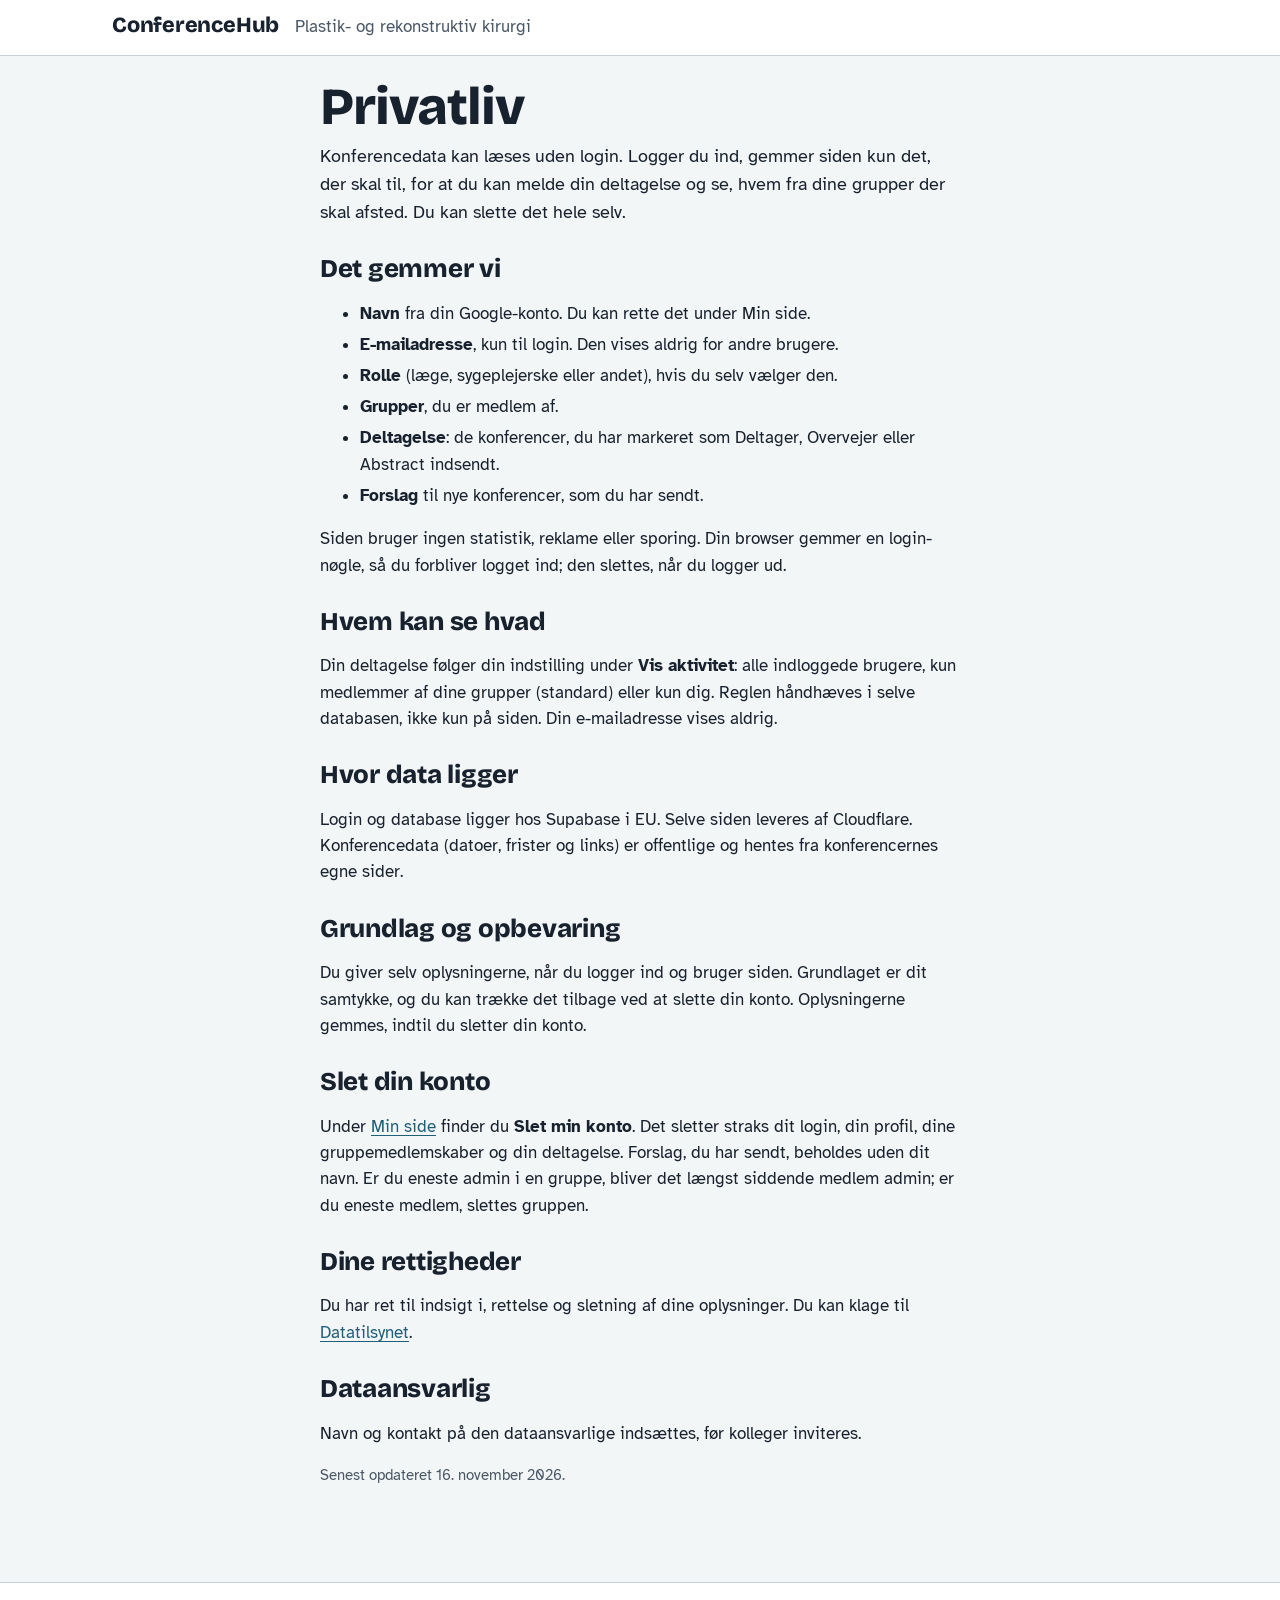
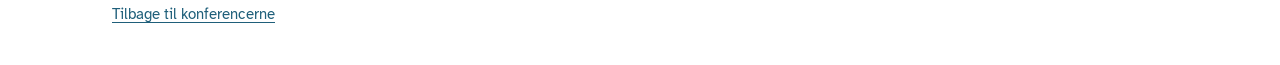
==== site/privatliv.html @ 76b1776a "Privatlivsside og "Slet min konto" (kun på test, venter på uafhængig review) - migration delete_my_a" ====
<!doctype html>
<html lang="da">
<head>
<meta charset="utf-8">
<meta name="viewport" content="width=device-width, initial-scale=1">
<title>Privatliv – ConferenceHub</title>
<meta name="description" content="Hvilke oplysninger ConferenceHub gemmer, hvem der kan se dem, og hvordan du sletter dem.">
<link rel="icon" href="data:,">
<link rel="stylesheet" href="styles.css">
</head>
<body>
<header class="top">
  <div class="wrap top-inner">
    <p class="brand"><a href="./" class="brand-link">ConferenceHub</a></p>
    <p class="scope">Plastik- og rekonstruktiv kirurgi</p>
  </div>
</header>

<main class="wrap prose">
  <h1>Privatliv</h1>
  <p class="lede">Konferencedata kan læses uden login. Logger du ind, gemmer siden kun det, der skal til, for at du kan melde din deltagelse og se, hvem fra dine grupper der skal afsted. Du kan slette det hele selv.</p>

  <h2>Det gemmer vi</h2>
  <ul>
    <li><strong>Navn</strong> fra din Google-konto. Du kan rette det under Min side.</li>
    <li><strong>E-mailadresse</strong>, kun til login. Den vises aldrig for andre brugere.</li>
    <li><strong>Rolle</strong> (læge, sygeplejerske eller andet), hvis du selv vælger den.</li>
    <li><strong>Grupper</strong>, du er medlem af.</li>
    <li><strong>Deltagelse</strong>: de konferencer, du har markeret som Deltager, Overvejer eller Abstract indsendt.</li>
    <li><strong>Forslag</strong> til nye konferencer, som du har sendt.</li>
  </ul>
  <p>Siden bruger ingen statistik, reklame eller sporing. Din browser gemmer en login-nøgle, så du forbliver logget ind; den slettes, når du logger ud.</p>

  <h2>Hvem kan se hvad</h2>
  <p>Din deltagelse følger din indstilling under <strong>Vis aktivitet</strong>: alle indloggede brugere, kun medlemmer af dine grupper (standard) eller kun dig. Reglen håndhæves i selve databasen, ikke kun på siden. Din e-mailadresse vises aldrig.</p>

  <h2>Hvor data ligger</h2>
  <p>Login og database ligger hos Supabase i EU. Selve siden leveres af Cloudflare. Konferencedata (datoer, frister og links) er offentlige og hentes fra konferencernes egne sider.</p>

  <h2>Grundlag og opbevaring</h2>
  <p>Du giver selv oplysningerne, når du logger ind og bruger siden. Grundlaget er dit samtykke, og du kan trække det tilbage ved at slette din konto. Oplysningerne gemmes, indtil du sletter din konto.</p>

  <h2>Slet din konto</h2>
  <p>Under <a href="./#mig">Min side</a> finder du <strong>Slet min konto</strong>. Det sletter straks dit login, din profil, dine gruppemedlemskaber og din deltagelse. Forslag, du har sendt, beholdes uden dit navn. Er du eneste admin i en gruppe, bliver det længst siddende medlem admin; er du eneste medlem, slettes gruppen.</p>

  <h2>Dine rettigheder</h2>
  <p>Du har ret til indsigt i, rettelse og sletning af dine oplysninger. Du kan klage til <a href="https://www.datatilsynet.dk/" rel="noopener">Datatilsynet</a>.</p>

  <h2>Dataansvarlig</h2>
  <p data-todo="dataansvarlig">Navn og kontakt på den dataansvarlige indsættes, før kolleger inviteres.</p>

  <p class="hint">Senest opdateret 16. november 2026.</p>
</main>

<footer class="foot">
  <div class="wrap"><p><a href="./">Tilbage til konferencerne</a></p></div>
</footer>
</body>
</html>
---- site/styles.css ----
@font-face { font-family: "Bricolage"; src: url(fonts/bricolage-grotesque-latin-600-normal.woff2) format("woff2"); font-weight: 600; font-display: swap; }
@font-face { font-family: "Bricolage"; src: url(fonts/bricolage-grotesque-latin-800-normal.woff2) format("woff2"); font-weight: 800; font-display: swap; }
@font-face { font-family: "Atkinson"; src: url(fonts/atkinson-hyperlegible-latin-400-normal.woff2) format("woff2"); font-weight: 400; font-display: swap; }
@font-face { font-family: "Atkinson"; src: url(fonts/atkinson-hyperlegible-latin-700-normal.woff2) format("woff2"); font-weight: 700; font-display: swap; }

:root {
  --paper: #f3f6f7;      /* klinisk kølig hvid */
  --sheet: #ffffff;
  --ink: #18222e;        /* blå-sort */
  --ink-soft: #4a5866;
  --rule: #c7d1d8;
  --marker: #5b2a91;     /* hudmarkør, gentianaviolet */
  --marker-tint: #efe8f7;
  --drape: #1f5f7a;      /* afdækningsblå, links */
  --urgent: #9a3d12;     /* frist snart */
  --display: "Bricolage", "Arial Narrow", system-ui, sans-serif;
  --body: "Atkinson", system-ui, -apple-system, "Segoe UI", sans-serif;
  color-scheme: light;
}

* { box-sizing: border-box; }
html { -webkit-text-size-adjust: 100%; }
body { margin: 0; background: var(--paper); color: var(--ink); font: 400 1.0625rem/1.55 var(--body); }
.wrap { max-width: 68rem; margin: 0 auto; padding: 0 1rem; }
a { color: var(--drape); text-underline-offset: .18em; }
:focus-visible { outline: 3px solid var(--marker); outline-offset: 2px; border-radius: 2px; }
.skip { position: absolute; left: -999px; top: .5rem; background: var(--sheet); padding: .5rem .75rem; z-index: 10; }
.skip:focus { left: .5rem; }

.top { border-bottom: 1px solid var(--rule); background: var(--sheet); }
.top-inner { display: flex; align-items: baseline; gap: 1rem; flex-wrap: wrap; padding-top: .9rem; padding-bottom: .9rem; }
.brand { margin: 0; font: 800 1.35rem/1 var(--display); letter-spacing: -.01em; }
.scope { margin: 0; color: var(--ink-soft); }

/* ---------- tavlen ---------- */
.board { padding-top: 2.25rem; padding-bottom: 1.5rem; }
h1 { font: 800 clamp(2rem, 5vw, 3.25rem)/1.05 var(--display); letter-spacing: -.02em; margin: 0 0 .5rem; }
.lede { margin: 0 0 1.5rem; max-width: 46rem; font-size: 1.125rem; }
.lede strong { color: var(--urgent); }

.strip-scroll { overflow-x: auto; background: var(--sheet); border: 1px solid var(--rule); border-radius: 6px; }
.strip { position: relative; min-width: 56rem; padding: 0 0 1.6rem; }
.months { display: grid; grid-template-columns: repeat(12, 1fr); border-bottom: 1px solid var(--rule); }
.months span { padding: .5rem .5rem .4rem; font-size: .875rem; color: var(--ink-soft); border-left: 1px solid var(--rule); }
.months span:first-child { border-left: 0; }
.months .jan { color: var(--ink); font-weight: 700; }
.lanes { position: relative; margin-top: .6rem; }
.bar { position: absolute; height: 1.9rem; display: flex; align-items: center; padding: 0 .45rem; min-width: .5rem;
  background: var(--marker-tint); border-left: 3px solid var(--marker); color: var(--ink); font-size: .8125rem; font-weight: 700;
  white-space: nowrap; text-decoration: none; border-radius: 0 3px 3px 0; }
.bar:hover { background: #e3d6f2; }
.bar.done { background: #e9edf0; border-left-color: #8796a3; color: var(--ink-soft); font-weight: 400; }
.today { position: absolute; top: 2.4rem; bottom: 0; width: 0; border-left: 2px dashed var(--marker); pointer-events: none; }
.today span { position: absolute; bottom: .1rem; left: .35rem; white-space: nowrap; font-size: .75rem; font-weight: 700; color: var(--marker); background: var(--sheet); padding: 0 .2rem; }
.tick { position: absolute; width: 0; height: .55rem; border-left: 2px dashed var(--urgent); }

/* ---------- værktøjer ---------- */
.tools { display: flex; flex-wrap: wrap; gap: .75rem 1.5rem; align-items: end; justify-content: space-between;
  padding: 1rem 0 .5rem; border-bottom: 1px solid var(--rule); position: sticky; top: 0; background: var(--paper); z-index: 2; }
.chips { display: flex; flex-wrap: wrap; gap: .4rem; }
.chips button { font: inherit; font-size: .9375rem; min-height: 2.25rem; padding: .25rem .8rem; border-radius: 999px;
  border: 1px solid #8796a3; background: var(--sheet); color: var(--ink); cursor: pointer; }
.chips button[aria-pressed="true"] { background: var(--marker); border-color: var(--marker); color: #fff; }
.search { display: grid; gap: .2rem; font-size: .875rem; color: var(--ink-soft); }
.search input { font: inherit; font-size: 1rem; min-height: 2.5rem; width: min(20rem, 80vw); padding: .3rem .6rem;
  border: 1px solid #7c8b98; border-radius: 4px; background: var(--sheet); color: var(--ink); }

/* ---------- lister ---------- */
h2 { font: 800 1.6rem/1.15 var(--display); margin: 2rem 0 .15rem; letter-spacing: -.01em; }
.count { font: 400 1rem var(--body); color: var(--ink-soft); }
.section-note { margin: 0 0 .5rem; color: var(--ink-soft); }
.rows { list-style: none; margin: 0; padding: 0; }
.row { border-bottom: 1px solid var(--rule); }
.row details > summary { list-style: none; cursor: pointer; display: grid; grid-template-columns: 9.5rem 1fr auto; gap: .25rem 1.25rem;
  padding: .9rem .25rem; align-items: start; }
.row details > summary::-webkit-details-marker { display: none; }
.row details > summary:hover { background: var(--sheet); }
.when { font: 600 1rem/1.3 var(--display); }
.when small { display: block; font: 400 .875rem var(--body); color: var(--ink-soft); }
.what h3 { margin: 0; font: 700 1.0625rem/1.35 var(--body); }
.what p { margin: .1rem 0 0; color: var(--ink-soft); font-size: .9375rem; }
.next { text-align: right; font-size: .9375rem; max-width: 14rem; }
.next .soon { color: var(--urgent); font-weight: 700; }
.next .none { color: var(--ink-soft); }
.chev { display: inline-block; margin-left: .35rem; transition: transform .15s; }
details[open] .chev { transform: rotate(90deg); }

.detail { padding: .25rem .25rem 1.25rem 10.75rem; }
.detail dl { display: grid; grid-template-columns: 11rem 1fr; gap: .3rem 1rem; margin: 0 0 1rem; }
.detail dt { color: var(--ink-soft); }
.detail dd { margin: 0; }
.detail .expired { text-decoration: line-through; color: var(--ink-soft); }
.detail .actions { display: flex; flex-wrap: wrap; gap: .6rem 1.25rem; align-items: center; }
.btn { font: inherit; font-weight: 700; min-height: 2.5rem; padding: .35rem .95rem; border-radius: 4px; cursor: pointer;
  border: 2px solid var(--marker); background: var(--sheet); color: var(--marker); }
.btn:hover { background: var(--marker-tint); }
.source { font-size: .875rem; color: var(--ink-soft); margin: .75rem 0 0; }
.src { font-size: .8125rem; margin-left: .35rem; color: var(--ink-soft); }

.past > summary { cursor: pointer; list-style: none; }
.past > summary::-webkit-details-marker { display: none; }
.past > summary h2 { display: inline-block; }
.past > summary h2::after { content: "  vis"; font: 400 1rem var(--body); color: var(--drape); text-decoration: underline; }
.past[open] > summary h2::after { content: "  skjul"; }
.empty { padding: 1.5rem 0; color: var(--ink-soft); }

.foot { margin-top: 3rem; border-top: 1px solid var(--rule); background: var(--sheet); color: var(--ink-soft); font-size: .9375rem; }
.foot .wrap { padding-top: 1.25rem; padding-bottom: 2rem; }
.foot p { margin: 0 0 .4rem; max-width: 46rem; }

@media (max-width: 720px) {
  .row details > summary { grid-template-columns: 1fr; }
  .next { text-align: left; max-width: none; }
  .detail { padding-left: .25rem; }
  .detail dl { grid-template-columns: 1fr; }
  .detail dt { margin-top: .4rem; }
  .tools { position: static; }
}
@media (prefers-reduced-motion: reduce) { .chev { transition: none; } }

/* ---------- beta: konto, login, deltagelse, Min side ---------- */
.account { margin-left: auto; display: flex; gap: .9rem; align-items: center; }
.account a { font-weight: 700; }
.linklike { font: inherit; background: none; border: 0; padding: 0; color: var(--drape); text-decoration: underline; text-underline-offset: .18em; cursor: pointer; min-height: 1.5rem; }
.btn.solid { background: var(--marker); color: #fff; }
.btn.solid:hover { background: #4a2178; }
.btn.danger { color: #9b1c1c; border-color: #9b1c1c; }
.btn.danger:hover { background: #fbeaea; }
.prose { max-width: 42rem; padding-top: 1.5rem; padding-bottom: 2rem; }
.prose h2 { margin-top: 1.75rem; }
.prose li { margin: .3rem 0; }
.brand-link { color: inherit; text-decoration: none; }
.hint { color: var(--ink-soft); font-size: .9375rem; }
.error { color: #9b1c1c; font-weight: 700; margin: .25rem 0 0; min-height: 1em; }
.crowd { display: block; color: var(--marker); font-weight: 700; font-size: .875rem; }
.mine { margin: 0 0 1rem; }
.choice { display: flex; flex-wrap: wrap; gap: .4rem; align-items: center; }
.choice button[data-att]:not(.linklike) { font: inherit; font-size: .9375rem; min-height: 2.5rem; padding: .3rem .85rem; border-radius: 4px;
  border: 1px solid #8796a3; background: var(--sheet); color: var(--ink); cursor: pointer; }
.choice button[data-att][aria-pressed="true"] { background: var(--marker); border-color: var(--marker); color: #fff; font-weight: 700; }
.who { margin: .5rem 0 0; }

dialog { border: 1px solid var(--rule); border-radius: 8px; padding: 1.5rem; max-width: min(28rem, calc(100vw - 2rem)); color: var(--ink); background: var(--sheet); }
dialog::backdrop { background: rgb(24 34 46 / .45); }
dialog h2 { margin-top: 0; }
.dlg-close { position: absolute; top: .5rem; right: .5rem; }
.dlg-close button { font-size: 1.5rem; line-height: 1; width: 2.5rem; height: 2.5rem; border: 0; background: none; cursor: pointer; color: var(--ink-soft); }
#login-email { margin-top: 1.25rem; }
.inline { display: flex; gap: .5rem; flex-wrap: wrap; }
.inline input { flex: 1 1 12rem; }
input:not([type=radio]), select, textarea { font: inherit; font-size: 1rem; min-height: 2.5rem; padding: .35rem .6rem; border: 1px solid #7c8b98; border-radius: 4px; background: var(--sheet); color: var(--ink); width: 100%; }
label { display: block; margin: .6rem 0 .25rem; font-weight: 700; font-size: .9375rem; }
label.radio { display: flex; gap: .6rem; align-items: flex-start; font-weight: 400; margin: .5rem 0; }
label.radio input { margin-top: .3rem; width: 1.1rem; height: 1.1rem; accent-color: var(--marker); }

.me { padding-top: 2rem; }
.me-head { display: flex; justify-content: space-between; align-items: baseline; }
.me-head h2 { margin-top: 0; }
.me-grid { display: grid; grid-template-columns: repeat(auto-fit, minmax(19rem, 1fr)); gap: 1rem; }
.panel { background: var(--sheet); border: 1px solid var(--rule); border-radius: 6px; padding: 1rem 1.1rem 1.25rem; margin: 0; min-width: 0; }
.panel h3 { margin: 0 0 .4rem; font: 800 1.15rem/1.2 var(--display); }
fieldset.panel legend { padding: 0; float: left; width: 100%; }
fieldset.panel legend + * { clear: both; }
.panel .btn { margin-top: .9rem; }
.plain { list-style: none; padding: 0; margin: 0 0 .5rem; }
.plain li { padding: .5rem 0; border-bottom: 1px solid var(--rule); overflow-wrap: anywhere; }
.plain code { font-size: .8125rem; }
.inline-form { margin-top: .5rem; }

.toast { position: fixed; left: 50%; bottom: 1rem; transform: translateX(-50%) translateY(150%); background: var(--ink); color: #fff;
  padding: .7rem 1rem; border-radius: 6px; max-width: calc(100vw - 2rem); transition: transform .2s; z-index: 20; }
.toast.show { transform: translateX(-50%) translateY(0); }
@media (prefers-reduced-motion: reduce) { .toast { transition: none; } }
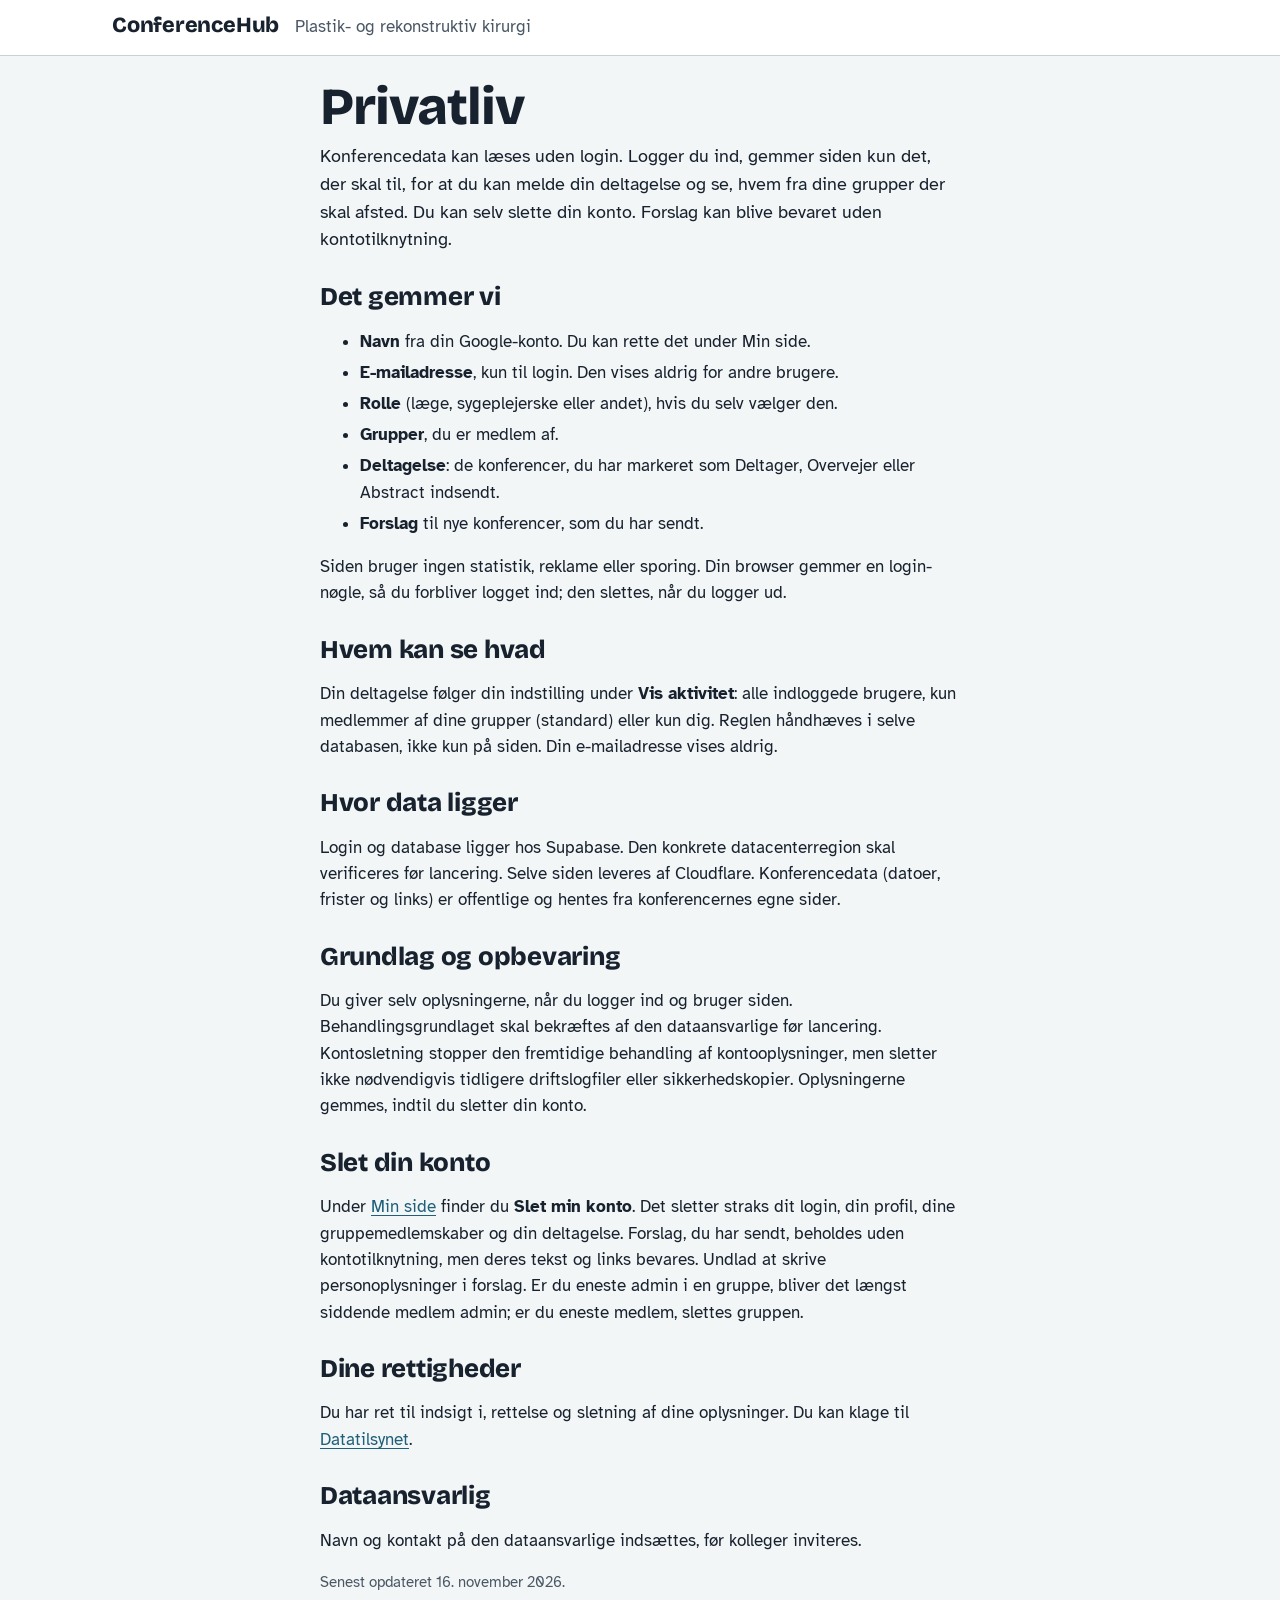
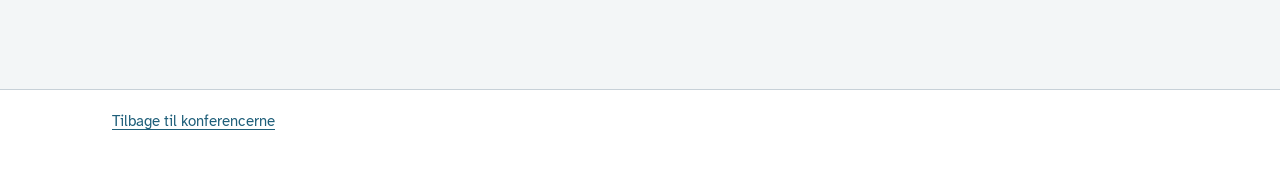
==== commit 8c7f2ade: "Clarify account deletion and data retention privacy text" ====
--- a/site/privatliv.html
+++ b/site/privatliv.html
@@ -18,7 +18,7 @@
 
 <main class="wrap prose">
   <h1>Privatliv</h1>
-  <p class="lede">Konferencedata kan læses uden login. Logger du ind, gemmer siden kun det, der skal til, for at du kan melde din deltagelse og se, hvem fra dine grupper der skal afsted. Du kan slette det hele selv.</p>
+  <p class="lede">Konferencedata kan læses uden login. Logger du ind, gemmer siden kun det, der skal til, for at du kan melde din deltagelse og se, hvem fra dine grupper der skal afsted. Du kan selv slette din konto. Forslag kan blive bevaret uden kontotilknytning.</p>
 
   <h2>Det gemmer vi</h2>
   <ul>
@@ -35,13 +35,13 @@
   <p>Din deltagelse følger din indstilling under <strong>Vis aktivitet</strong>: alle indloggede brugere, kun medlemmer af dine grupper (standard) eller kun dig. Reglen håndhæves i selve databasen, ikke kun på siden. Din e-mailadresse vises aldrig.</p>
 
   <h2>Hvor data ligger</h2>
-  <p>Login og database ligger hos Supabase i EU. Selve siden leveres af Cloudflare. Konferencedata (datoer, frister og links) er offentlige og hentes fra konferencernes egne sider.</p>
+  <p>Login og database ligger hos Supabase. Den konkrete datacenterregion skal verificeres før lancering. Selve siden leveres af Cloudflare. Konferencedata (datoer, frister og links) er offentlige og hentes fra konferencernes egne sider.</p>
 
   <h2>Grundlag og opbevaring</h2>
-  <p>Du giver selv oplysningerne, når du logger ind og bruger siden. Grundlaget er dit samtykke, og du kan trække det tilbage ved at slette din konto. Oplysningerne gemmes, indtil du sletter din konto.</p>
+  <p>Du giver selv oplysningerne, når du logger ind og bruger siden. Behandlingsgrundlaget skal bekræftes af den dataansvarlige før lancering. Kontosletning stopper den fremtidige behandling af kontooplysninger, men sletter ikke nødvendigvis tidligere driftslogfiler eller sikkerhedskopier. Oplysningerne gemmes, indtil du sletter din konto.</p>
 
   <h2>Slet din konto</h2>
-  <p>Under <a href="./#mig">Min side</a> finder du <strong>Slet min konto</strong>. Det sletter straks dit login, din profil, dine gruppemedlemskaber og din deltagelse. Forslag, du har sendt, beholdes uden dit navn. Er du eneste admin i en gruppe, bliver det længst siddende medlem admin; er du eneste medlem, slettes gruppen.</p>
+  <p>Under <a href="./#mig">Min side</a> finder du <strong>Slet min konto</strong>. Det sletter straks dit login, din profil, dine gruppemedlemskaber og din deltagelse. Forslag, du har sendt, beholdes uden kontotilknytning, men deres tekst og links bevares. Undlad at skrive personoplysninger i forslag. Er du eneste admin i en gruppe, bliver det længst siddende medlem admin; er du eneste medlem, slettes gruppen.</p>
 
   <h2>Dine rettigheder</h2>
   <p>Du har ret til indsigt i, rettelse og sletning af dine oplysninger. Du kan klage til <a href="https://www.datatilsynet.dk/" rel="noopener">Datatilsynet</a>.</p>
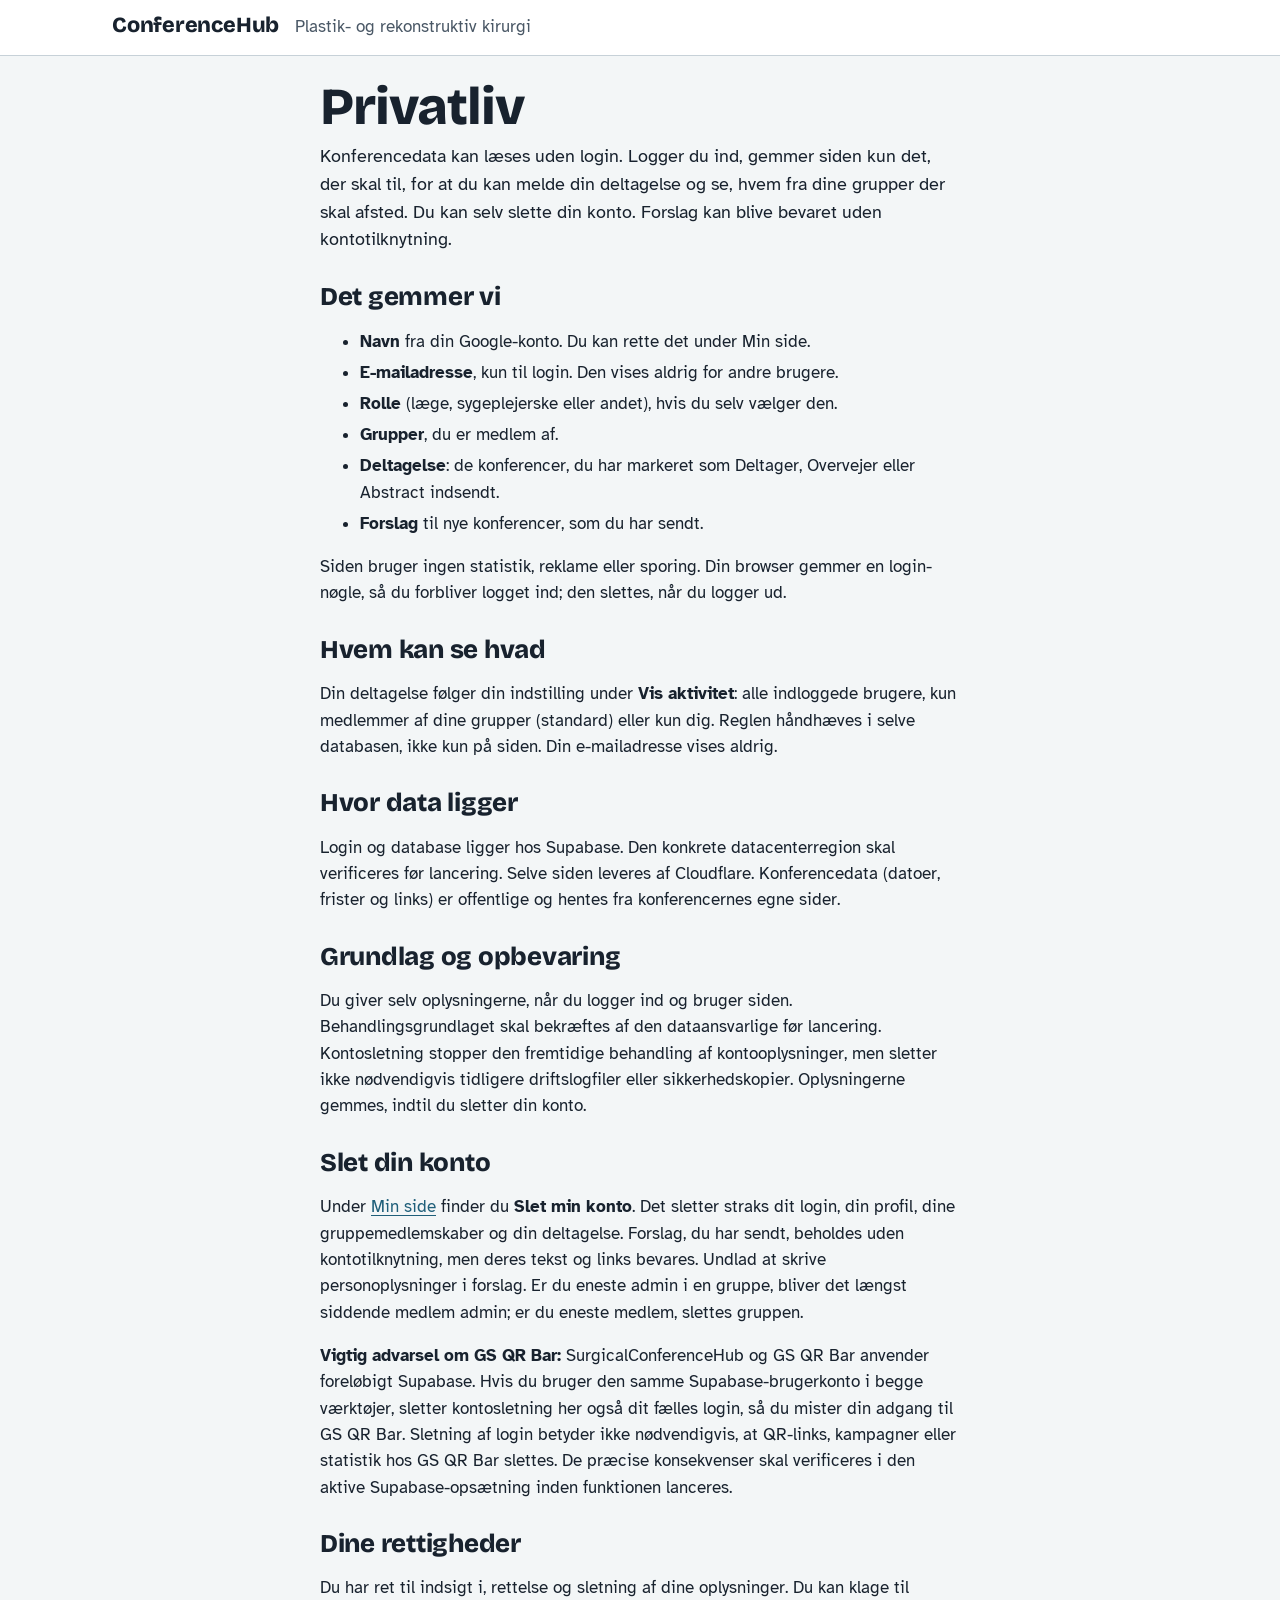
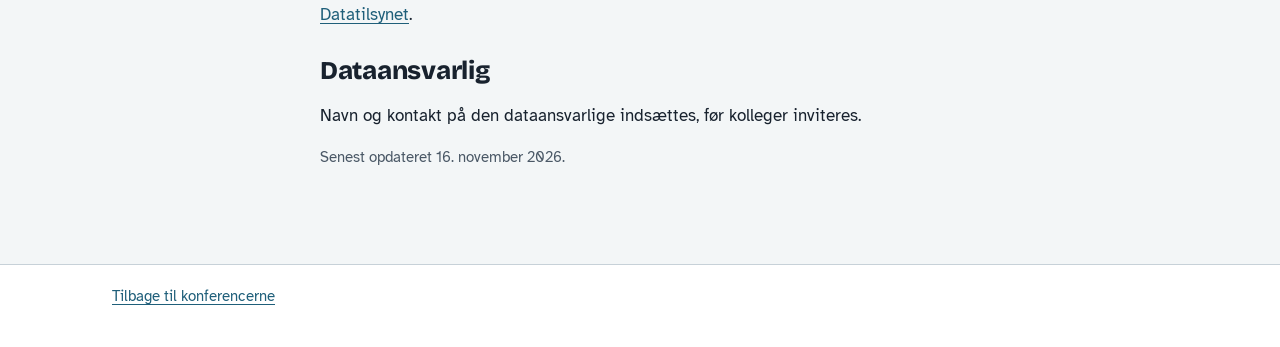
==== commit 4a3e6fc9: "Explain cross-tool deletion consequences on privacy page" ====
--- a/site/privatliv.html
+++ b/site/privatliv.html
@@ -43,6 +43,8 @@
   <h2>Slet din konto</h2>
   <p>Under <a href="./#mig">Min side</a> finder du <strong>Slet min konto</strong>. Det sletter straks dit login, din profil, dine gruppemedlemskaber og din deltagelse. Forslag, du har sendt, beholdes uden kontotilknytning, men deres tekst og links bevares. Undlad at skrive personoplysninger i forslag. Er du eneste admin i en gruppe, bliver det længst siddende medlem admin; er du eneste medlem, slettes gruppen.</p>
 
+  <p><strong>Vigtig advarsel om GS QR Bar:</strong> SurgicalConferenceHub og GS QR Bar anvender foreløbigt Supabase. Hvis du bruger den samme Supabase-brugerkonto i begge værktøjer, sletter kontosletning her også dit fælles login, så du mister din adgang til GS QR Bar. Sletning af login betyder ikke nødvendigvis, at QR-links, kampagner eller statistik hos GS QR Bar slettes. De præcise konsekvenser skal verificeres i den aktive Supabase-opsætning inden funktionen lanceres.</p>
+
   <h2>Dine rettigheder</h2>
   <p>Du har ret til indsigt i, rettelse og sletning af dine oplysninger. Du kan klage til <a href="https://www.datatilsynet.dk/" rel="noopener">Datatilsynet</a>.</p>
 
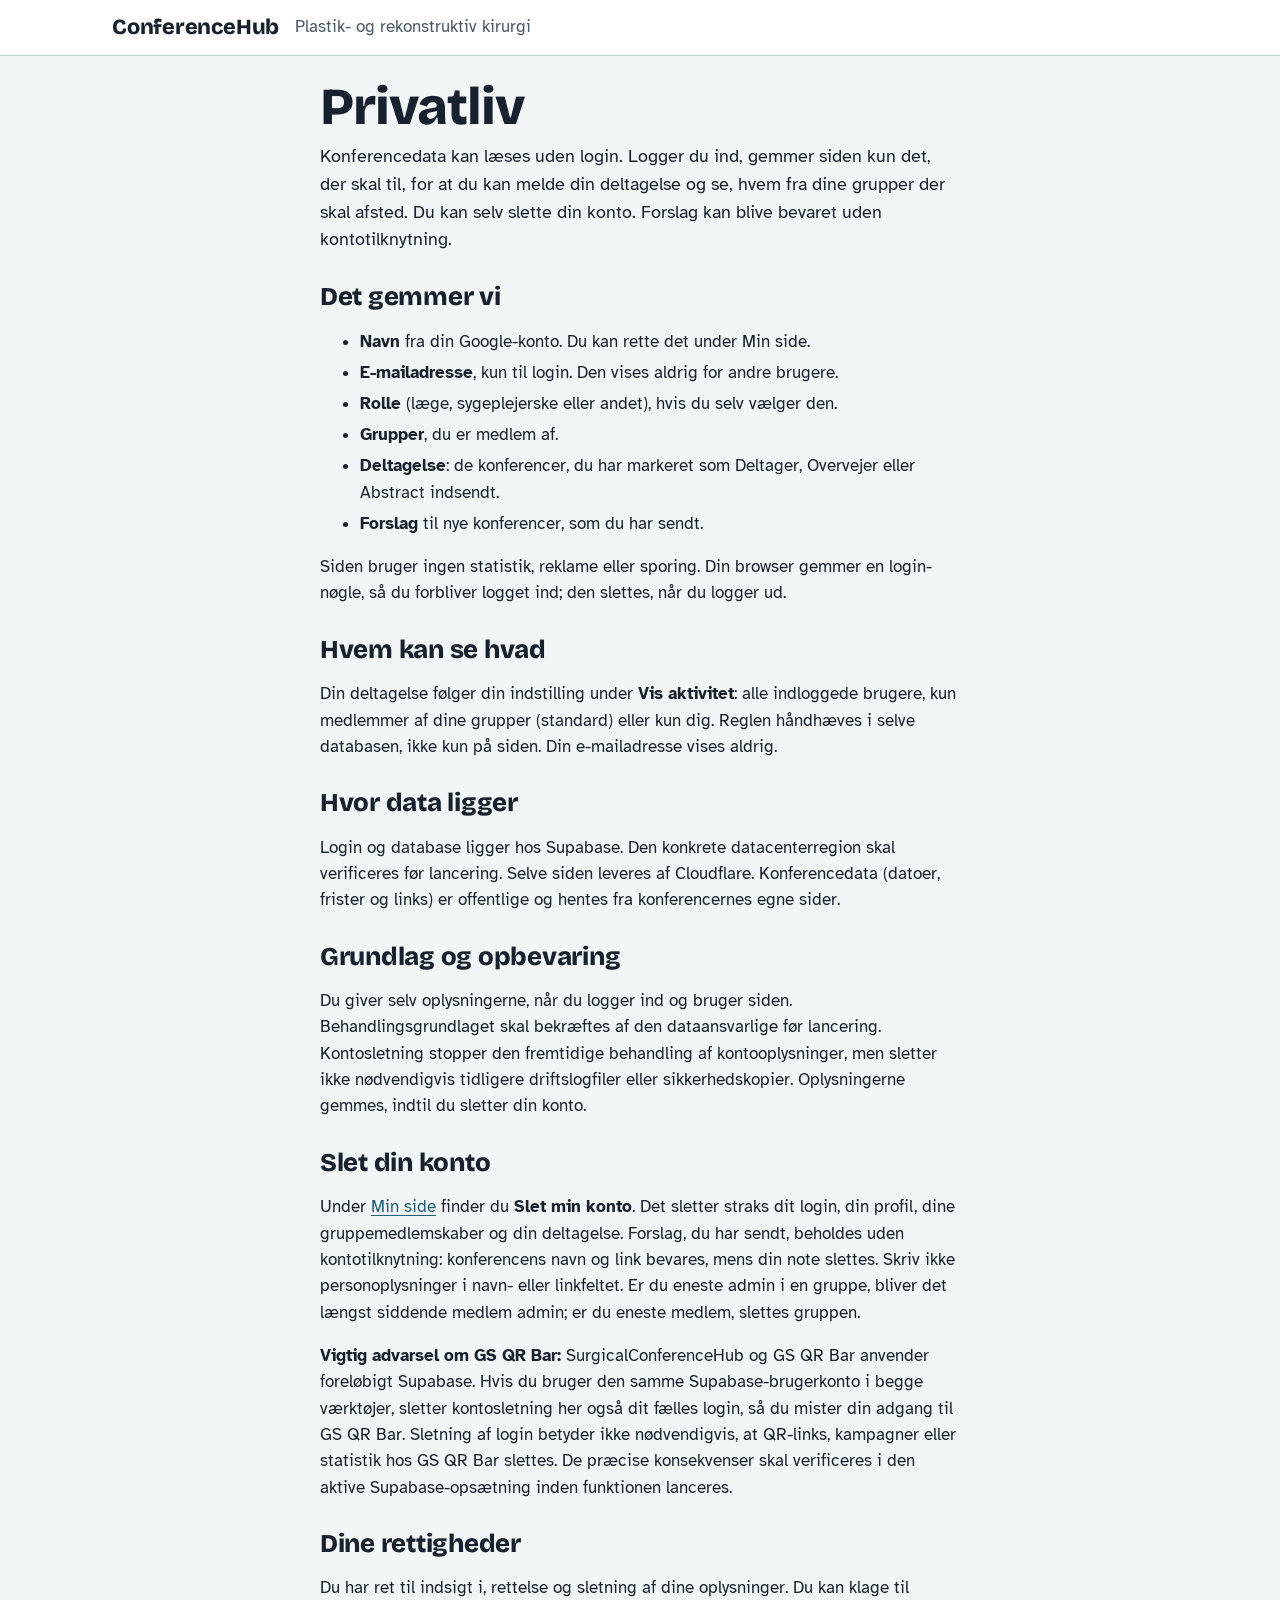
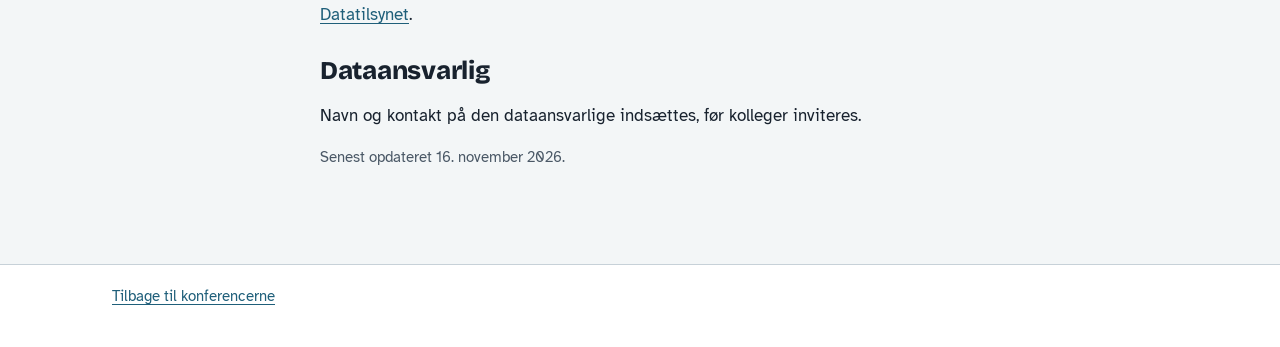
==== commit d1060f37: "Konto-sletning: slet forslagsnoter, flere databasetests, præcis logud-besked Svar på review i issue " ====
--- a/site/privatliv.html
+++ b/site/privatliv.html
@@ -41,7 +41,7 @@
   <p>Du giver selv oplysningerne, når du logger ind og bruger siden. Behandlingsgrundlaget skal bekræftes af den dataansvarlige før lancering. Kontosletning stopper den fremtidige behandling af kontooplysninger, men sletter ikke nødvendigvis tidligere driftslogfiler eller sikkerhedskopier. Oplysningerne gemmes, indtil du sletter din konto.</p>
 
   <h2>Slet din konto</h2>
-  <p>Under <a href="./#mig">Min side</a> finder du <strong>Slet min konto</strong>. Det sletter straks dit login, din profil, dine gruppemedlemskaber og din deltagelse. Forslag, du har sendt, beholdes uden kontotilknytning, men deres tekst og links bevares. Undlad at skrive personoplysninger i forslag. Er du eneste admin i en gruppe, bliver det længst siddende medlem admin; er du eneste medlem, slettes gruppen.</p>
+  <p>Under <a href="./#mig">Min side</a> finder du <strong>Slet min konto</strong>. Det sletter straks dit login, din profil, dine gruppemedlemskaber og din deltagelse. Forslag, du har sendt, beholdes uden kontotilknytning: konferencens navn og link bevares, mens din note slettes. Skriv ikke personoplysninger i navn- eller linkfeltet. Er du eneste admin i en gruppe, bliver det længst siddende medlem admin; er du eneste medlem, slettes gruppen.</p>
 
   <p><strong>Vigtig advarsel om GS QR Bar:</strong> SurgicalConferenceHub og GS QR Bar anvender foreløbigt Supabase. Hvis du bruger den samme Supabase-brugerkonto i begge værktøjer, sletter kontosletning her også dit fælles login, så du mister din adgang til GS QR Bar. Sletning af login betyder ikke nødvendigvis, at QR-links, kampagner eller statistik hos GS QR Bar slettes. De præcise konsekvenser skal verificeres i den aktive Supabase-opsætning inden funktionen lanceres.</p>
 
--- a/site/styles.css
+++ b/site/styles.css
@@ -29,7 +29,8 @@
 
 .top { border-bottom: 1px solid var(--rule); background: var(--sheet); }
 .top-inner { display: flex; align-items: baseline; gap: 1rem; flex-wrap: wrap; padding-top: .9rem; padding-bottom: .9rem; }
-.brand { margin: 0; font: 800 1.35rem/1 var(--display); letter-spacing: -.01em; }
+.brand { margin: 0; font: 800 1.35rem/1 var(--display); letter-spacing: -.01em; display: inline-flex; align-items: center; gap: .6rem; align-self: center; }
+.brand img { display: block; width: 36px; height: 36px; flex: none; }
 .scope { margin: 0; color: var(--ink-soft); }
 
 /* ---------- tavlen ---------- */
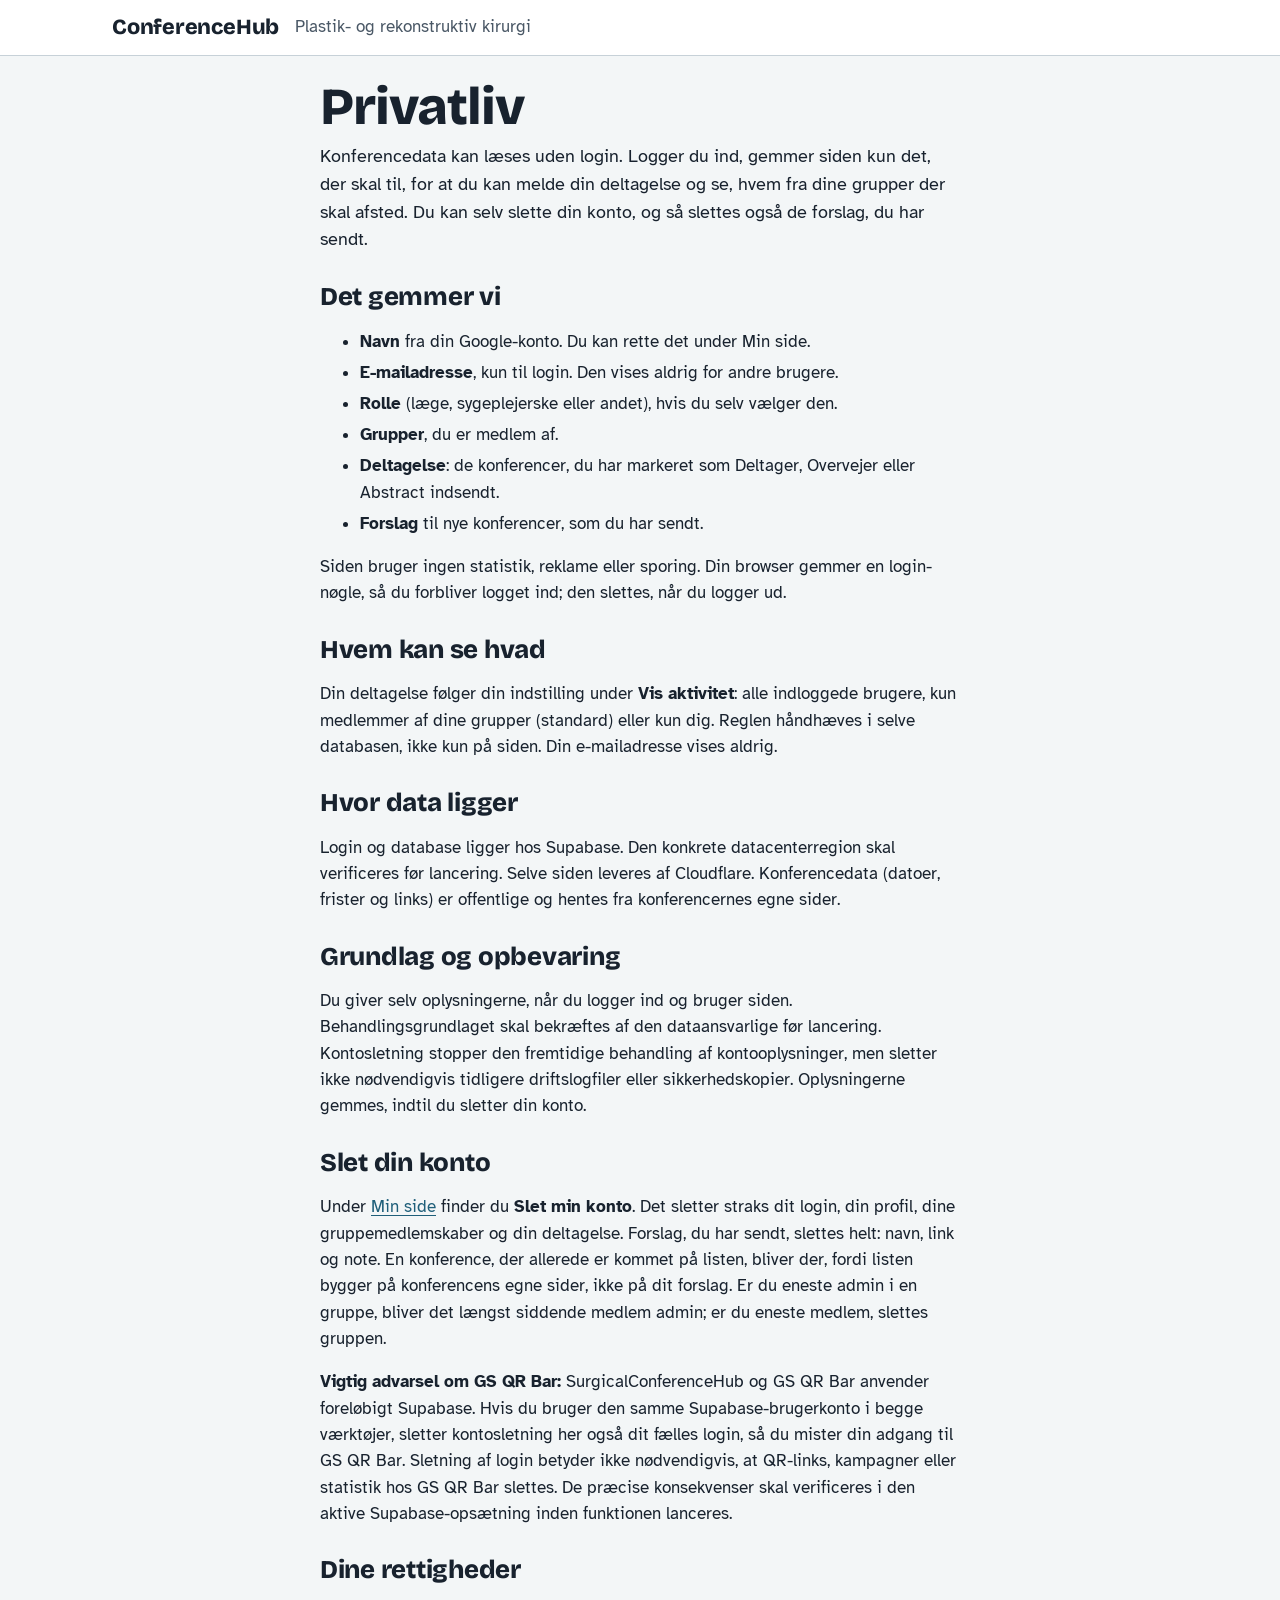
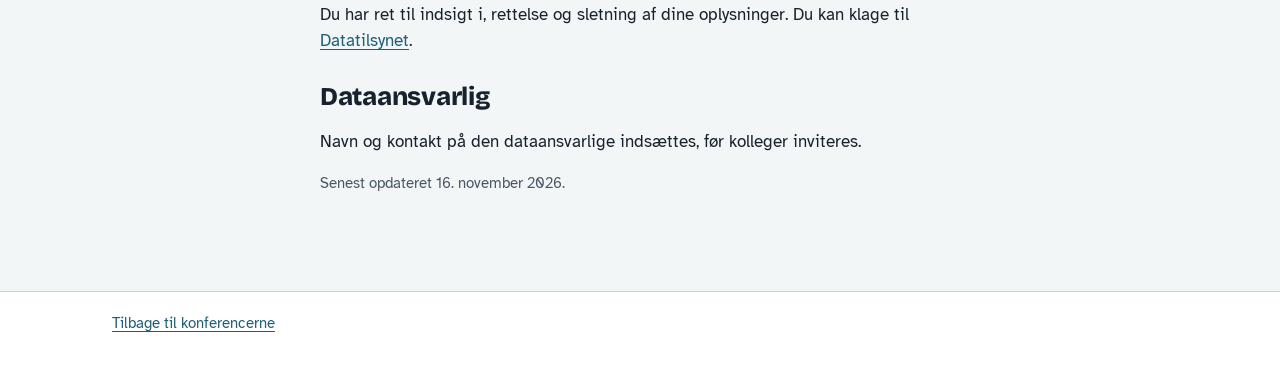
==== commit 36c9bb1c: "Konto-sletning: slet brugerens forslag helt i stedet for kun noten Review 18. nov. (issue #1): navn " ====
--- a/site/privatliv.html
+++ b/site/privatliv.html
@@ -18,7 +18,7 @@
 
 <main class="wrap prose">
   <h1>Privatliv</h1>
-  <p class="lede">Konferencedata kan læses uden login. Logger du ind, gemmer siden kun det, der skal til, for at du kan melde din deltagelse og se, hvem fra dine grupper der skal afsted. Du kan selv slette din konto. Forslag kan blive bevaret uden kontotilknytning.</p>
+  <p class="lede">Konferencedata kan læses uden login. Logger du ind, gemmer siden kun det, der skal til, for at du kan melde din deltagelse og se, hvem fra dine grupper der skal afsted. Du kan selv slette din konto, og så slettes også de forslag, du har sendt.</p>
 
   <h2>Det gemmer vi</h2>
   <ul>
@@ -41,7 +41,7 @@
   <p>Du giver selv oplysningerne, når du logger ind og bruger siden. Behandlingsgrundlaget skal bekræftes af den dataansvarlige før lancering. Kontosletning stopper den fremtidige behandling af kontooplysninger, men sletter ikke nødvendigvis tidligere driftslogfiler eller sikkerhedskopier. Oplysningerne gemmes, indtil du sletter din konto.</p>
 
   <h2>Slet din konto</h2>
-  <p>Under <a href="./#mig">Min side</a> finder du <strong>Slet min konto</strong>. Det sletter straks dit login, din profil, dine gruppemedlemskaber og din deltagelse. Forslag, du har sendt, beholdes uden kontotilknytning: konferencens navn og link bevares, mens din note slettes. Skriv ikke personoplysninger i navn- eller linkfeltet. Er du eneste admin i en gruppe, bliver det længst siddende medlem admin; er du eneste medlem, slettes gruppen.</p>
+  <p>Under <a href="./#mig">Min side</a> finder du <strong>Slet min konto</strong>. Det sletter straks dit login, din profil, dine gruppemedlemskaber og din deltagelse. Forslag, du har sendt, slettes helt: navn, link og note. En konference, der allerede er kommet på listen, bliver der, fordi listen bygger på konferencens egne sider, ikke på dit forslag. Er du eneste admin i en gruppe, bliver det længst siddende medlem admin; er du eneste medlem, slettes gruppen.</p>
 
   <p><strong>Vigtig advarsel om GS QR Bar:</strong> SurgicalConferenceHub og GS QR Bar anvender foreløbigt Supabase. Hvis du bruger den samme Supabase-brugerkonto i begge værktøjer, sletter kontosletning her også dit fælles login, så du mister din adgang til GS QR Bar. Sletning af login betyder ikke nødvendigvis, at QR-links, kampagner eller statistik hos GS QR Bar slettes. De præcise konsekvenser skal verificeres i den aktive Supabase-opsætning inden funktionen lanceres.</p>
 
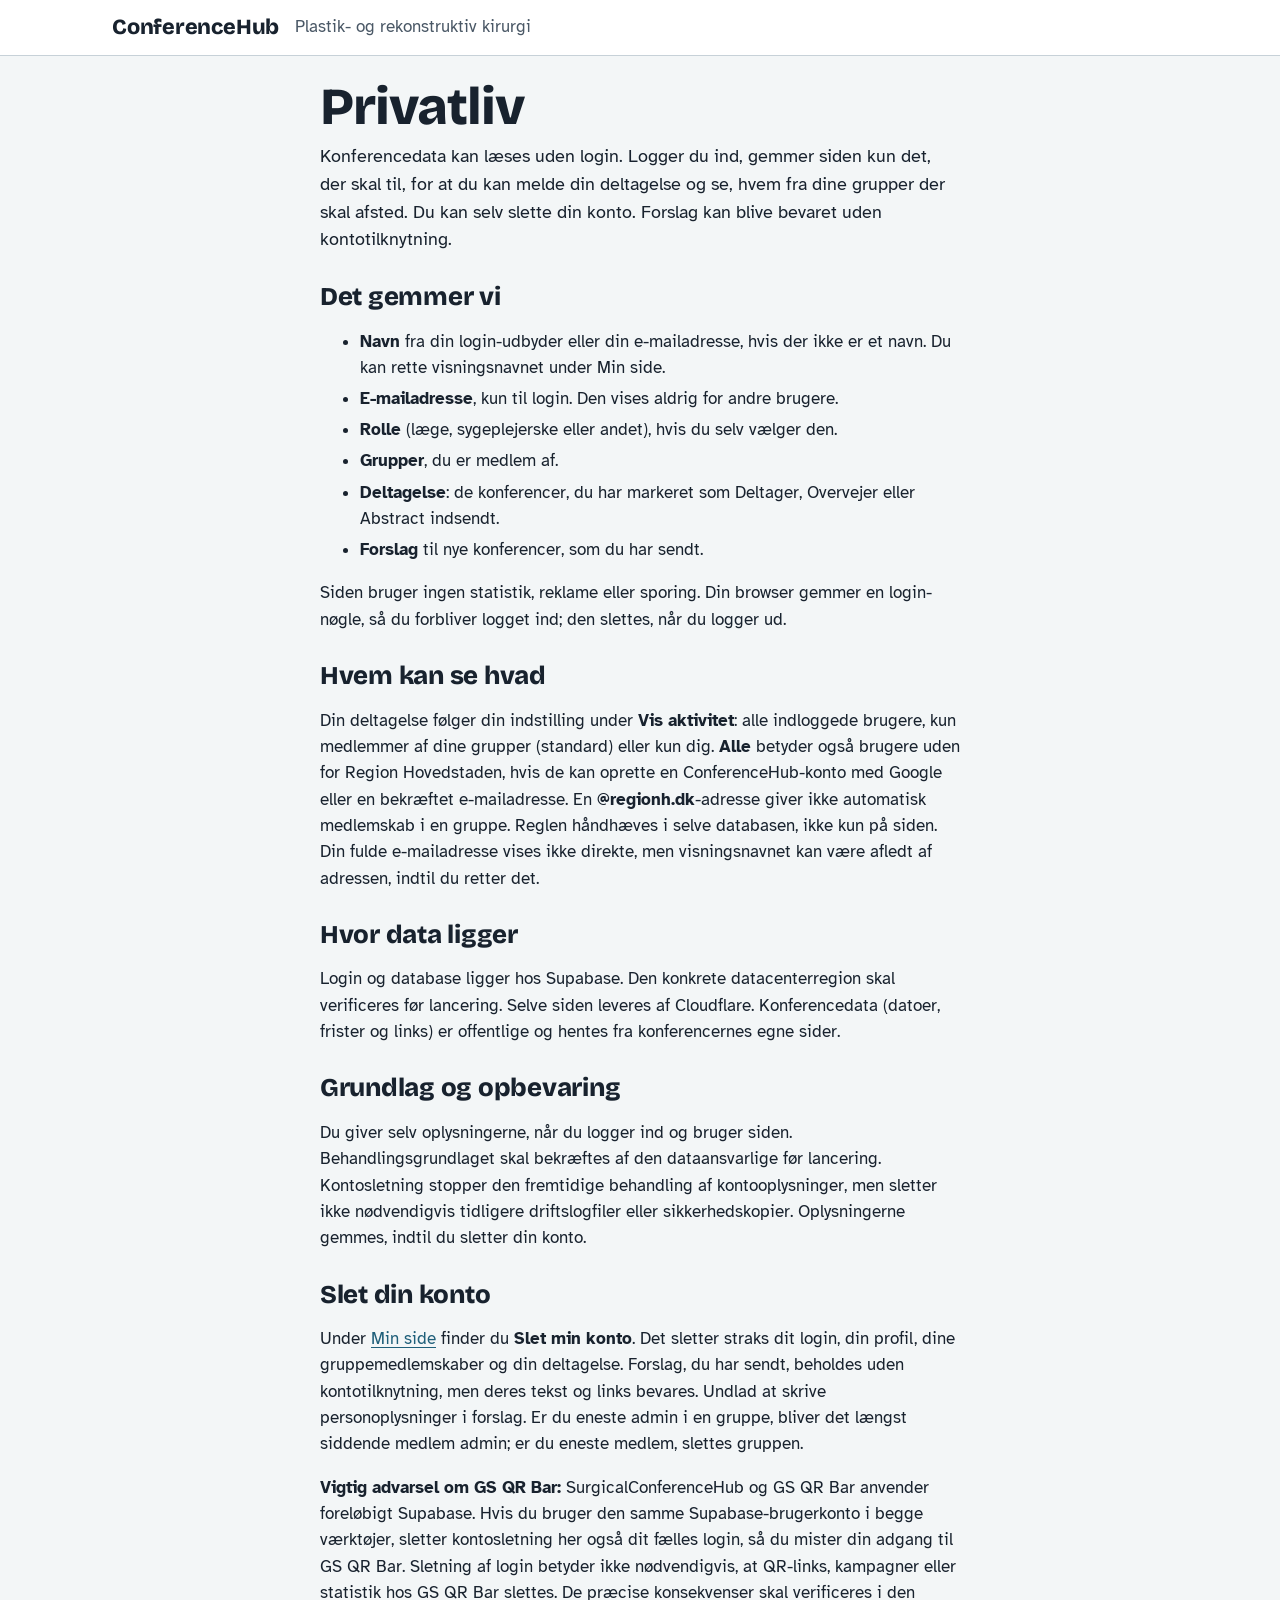
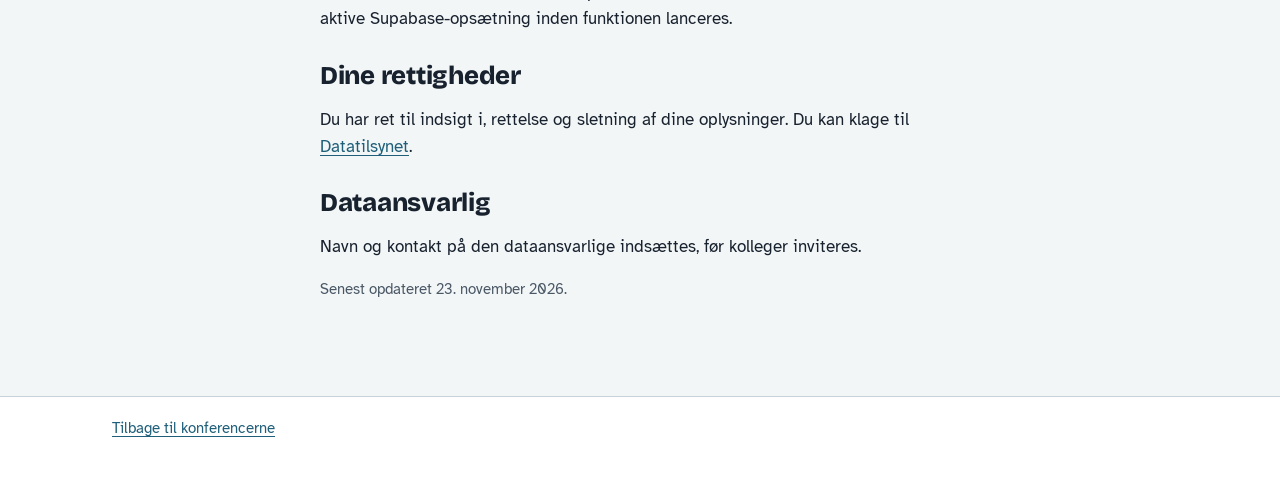
==== commit 7f515327: "Clarify visibility of All setting and email-derived display names for colleague sign-in" ====
--- a/site/privatliv.html
+++ b/site/privatliv.html
@@ -18,11 +18,11 @@
 
 <main class="wrap prose">
   <h1>Privatliv</h1>
-  <p class="lede">Konferencedata kan læses uden login. Logger du ind, gemmer siden kun det, der skal til, for at du kan melde din deltagelse og se, hvem fra dine grupper der skal afsted. Du kan selv slette din konto, og så slettes også de forslag, du har sendt.</p>
+  <p class="lede">Konferencedata kan læses uden login. Logger du ind, gemmer siden kun det, der skal til, for at du kan melde din deltagelse og se, hvem fra dine grupper der skal afsted. Du kan selv slette din konto. Forslag kan blive bevaret uden kontotilknytning.</p>
 
   <h2>Det gemmer vi</h2>
   <ul>
-    <li><strong>Navn</strong> fra din Google-konto. Du kan rette det under Min side.</li>
+    <li><strong>Navn</strong> fra din login-udbyder eller din e-mailadresse, hvis der ikke er et navn. Du kan rette visningsnavnet under Min side.</li>
     <li><strong>E-mailadresse</strong>, kun til login. Den vises aldrig for andre brugere.</li>
     <li><strong>Rolle</strong> (læge, sygeplejerske eller andet), hvis du selv vælger den.</li>
     <li><strong>Grupper</strong>, du er medlem af.</li>
@@ -32,7 +32,7 @@
   <p>Siden bruger ingen statistik, reklame eller sporing. Din browser gemmer en login-nøgle, så du forbliver logget ind; den slettes, når du logger ud.</p>
 
   <h2>Hvem kan se hvad</h2>
-  <p>Din deltagelse følger din indstilling under <strong>Vis aktivitet</strong>: alle indloggede brugere, kun medlemmer af dine grupper (standard) eller kun dig. Reglen håndhæves i selve databasen, ikke kun på siden. Din e-mailadresse vises aldrig.</p>
+  <p>Din deltagelse følger din indstilling under <strong>Vis aktivitet</strong>: alle indloggede brugere, kun medlemmer af dine grupper (standard) eller kun dig. <strong>Alle</strong> betyder også brugere uden for Region Hovedstaden, hvis de kan oprette en ConferenceHub-konto med Google eller en bekræftet e-mailadresse. En <strong>@regionh.dk</strong>-adresse giver ikke automatisk medlemskab i en gruppe. Reglen håndhæves i selve databasen, ikke kun på siden. Din fulde e-mailadresse vises ikke direkte, men visningsnavnet kan være afledt af adressen, indtil du retter det.</p>
 
   <h2>Hvor data ligger</h2>
   <p>Login og database ligger hos Supabase. Den konkrete datacenterregion skal verificeres før lancering. Selve siden leveres af Cloudflare. Konferencedata (datoer, frister og links) er offentlige og hentes fra konferencernes egne sider.</p>
@@ -41,7 +41,7 @@
   <p>Du giver selv oplysningerne, når du logger ind og bruger siden. Behandlingsgrundlaget skal bekræftes af den dataansvarlige før lancering. Kontosletning stopper den fremtidige behandling af kontooplysninger, men sletter ikke nødvendigvis tidligere driftslogfiler eller sikkerhedskopier. Oplysningerne gemmes, indtil du sletter din konto.</p>
 
   <h2>Slet din konto</h2>
-  <p>Under <a href="./#mig">Min side</a> finder du <strong>Slet min konto</strong>. Det sletter straks dit login, din profil, dine gruppemedlemskaber og din deltagelse. Forslag, du har sendt, slettes helt: navn, link og note. En konference, der allerede er kommet på listen, bliver der, fordi listen bygger på konferencens egne sider, ikke på dit forslag. Er du eneste admin i en gruppe, bliver det længst siddende medlem admin; er du eneste medlem, slettes gruppen.</p>
+  <p>Under <a href="./#mig">Min side</a> finder du <strong>Slet min konto</strong>. Det sletter straks dit login, din profil, dine gruppemedlemskaber og din deltagelse. Forslag, du har sendt, beholdes uden kontotilknytning, men deres tekst og links bevares. Undlad at skrive personoplysninger i forslag. Er du eneste admin i en gruppe, bliver det længst siddende medlem admin; er du eneste medlem, slettes gruppen.</p>
 
   <p><strong>Vigtig advarsel om GS QR Bar:</strong> SurgicalConferenceHub og GS QR Bar anvender foreløbigt Supabase. Hvis du bruger den samme Supabase-brugerkonto i begge værktøjer, sletter kontosletning her også dit fælles login, så du mister din adgang til GS QR Bar. Sletning af login betyder ikke nødvendigvis, at QR-links, kampagner eller statistik hos GS QR Bar slettes. De præcise konsekvenser skal verificeres i den aktive Supabase-opsætning inden funktionen lanceres.</p>
 
@@ -51,7 +51,7 @@
   <h2>Dataansvarlig</h2>
   <p data-todo="dataansvarlig">Navn og kontakt på den dataansvarlige indsættes, før kolleger inviteres.</p>
 
-  <p class="hint">Senest opdateret 16. november 2026.</p>
+  <p class="hint">Senest opdateret 23. november 2026.</p>
 </main>
 
 <footer class="foot">
